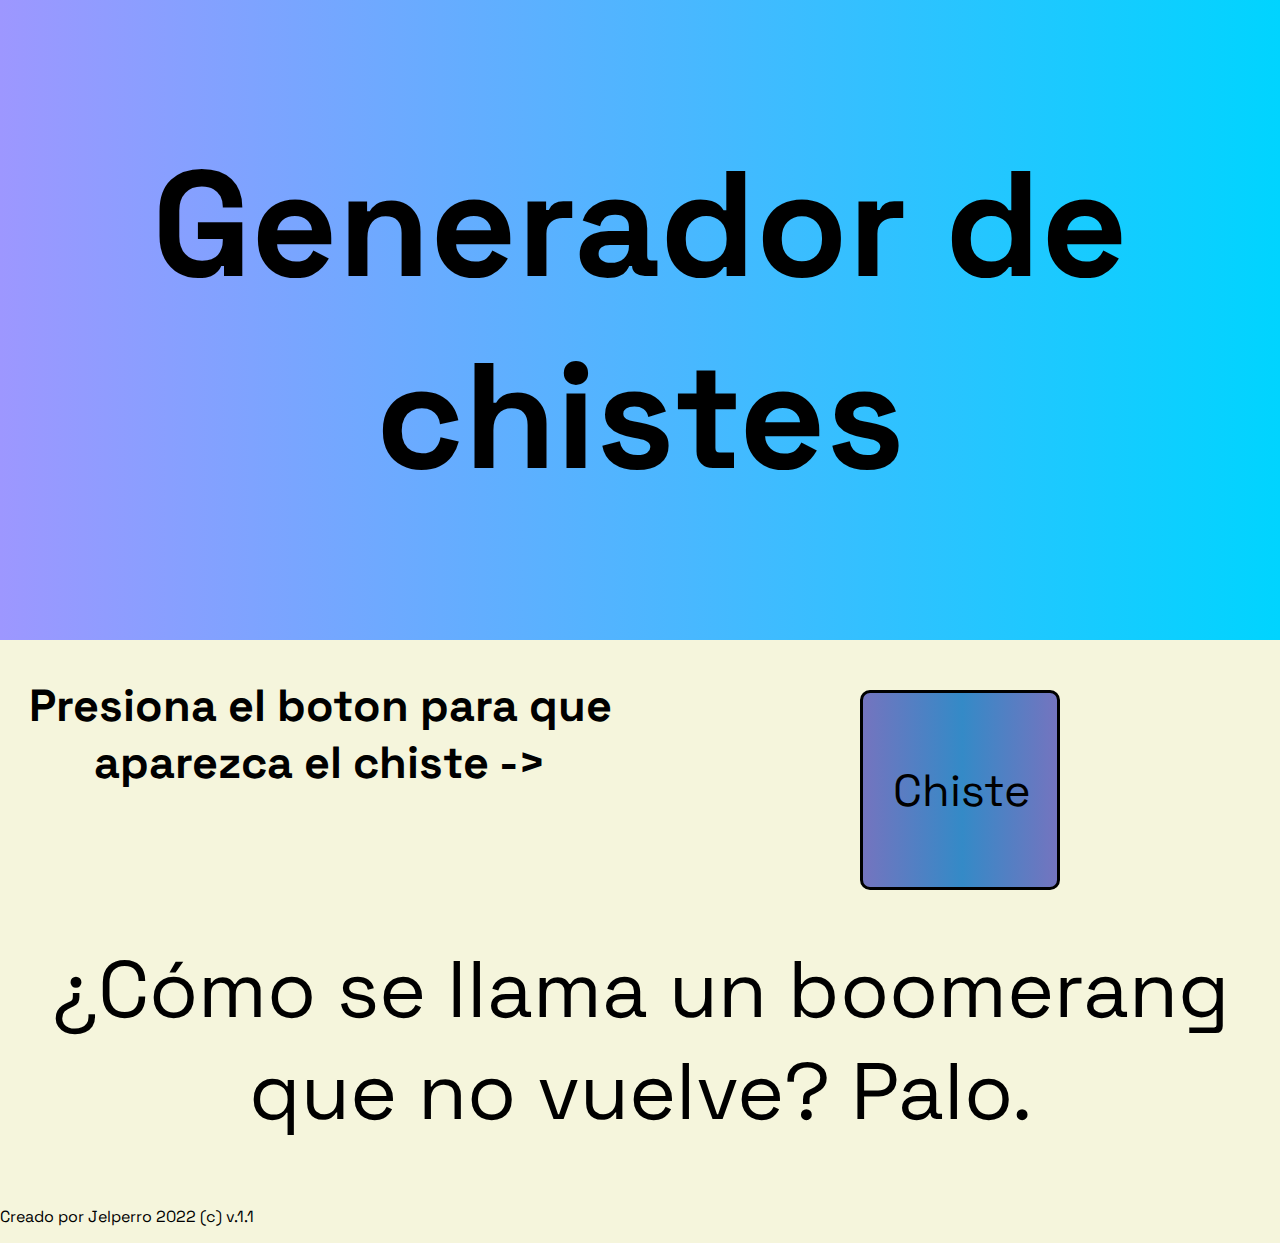
==== chiste.html @ e8349b24 "Mejora1" ====
<!DOCTYPE html>
<html lang="en">
<head>
    <meta charset="UTF-8">
    <meta http-equiv="X-UA-Compatible" content="IE=edge">
    <meta name="viewport" content="width=device-width, initial-scale=1.0">
    <link rel="preconnect" href="https://fonts.googleapis.com">
    <link rel="preconnect" href="https://fonts.gstatic.com" crossorigin>
    <link href="https://fonts.googleapis.com/css2?family=Space+Grotesk:wght@300;500;700&display=swap" rel="stylesheet">
    <link rel="stylesheet" href="stylechistes.css">
    <title>App Chistes</title>
</head>
<body id="body">
 <article class="hey">
    <h1 class="titulo"> Generador de chistes</h1>
    <h2 class="subtitulo">Presiona el boton para que aparezca el chiste -></h2>
    <button class="boton" onclick="funcionchistes()">Chiste </button>
    <p id="containerc">CHISTE</p>
    
 </article>
 
 <p style="float:left">Creado por Jelperro 2022 (c) v.1.1</p>
</body>
<script src="script.js"></script>
</html>
---- stylechistes.css ----
#body{
    background-color: beige;
    margin-top: 0px;
    margin-bottom: 0px;
    margin-left: 0px;
    margin-right: 0px;
    
}

.titulo{
    background: rgb(157,151,255);
    background: linear-gradient(90deg, rgba(157,151,255,1) 0%, rgba(0,212,255,1) 100%);
    margin-top: 0px;
    margin-bottom: 0px;
    margin-left: 0px;
    margin-right: 0px;
    font-size: 150px;
    padding-top: 8rem;
    padding-bottom: 8rem;


}

.subtitulo{
    font-size: 45px;
    float: left;
    width: 50%;
    display: inline-grid;

}

.boton{
     background-image: linear-gradient(to right, #7474BF 0%, #348AC7  51%, #7474BF  100%);
     padding: 30px;
     border-radius: 10px;
     margin-top: 50px;
     border-width: 4px;
     width: 200px;
     height: 200px;
     font-size: 45px; 
     box-shadow: 0px;
     text-align: right;
     border:3px solid black;
     
    
}

#containerc{
    margin-top: 3rem;
    margin-bottom: 3rem;
    display:flex;
    float: right;
    font-size: 5rem;
}




@media screen and (max-width: 768px){
.titulo{
 min-width: 100%;
 max-width:100% ;
 font-size:70px;
}
.subtitulo{
    font-size: 30px;
}
.boton{
    width: 80px;
    height: 80px;
    font-size: 15px;
    text-align: center;
    box-shadow: none;
    outline: 0px;
    border:3px solid black;
    justify-content: center;
    padding-left: 13px;
    margin-top: 110px;
}

#containerc{
    font-size: 55px;
}
}
*{
    font-family: 'Space Grotesk', 'sans-serif' ;
    text-align: center;
}
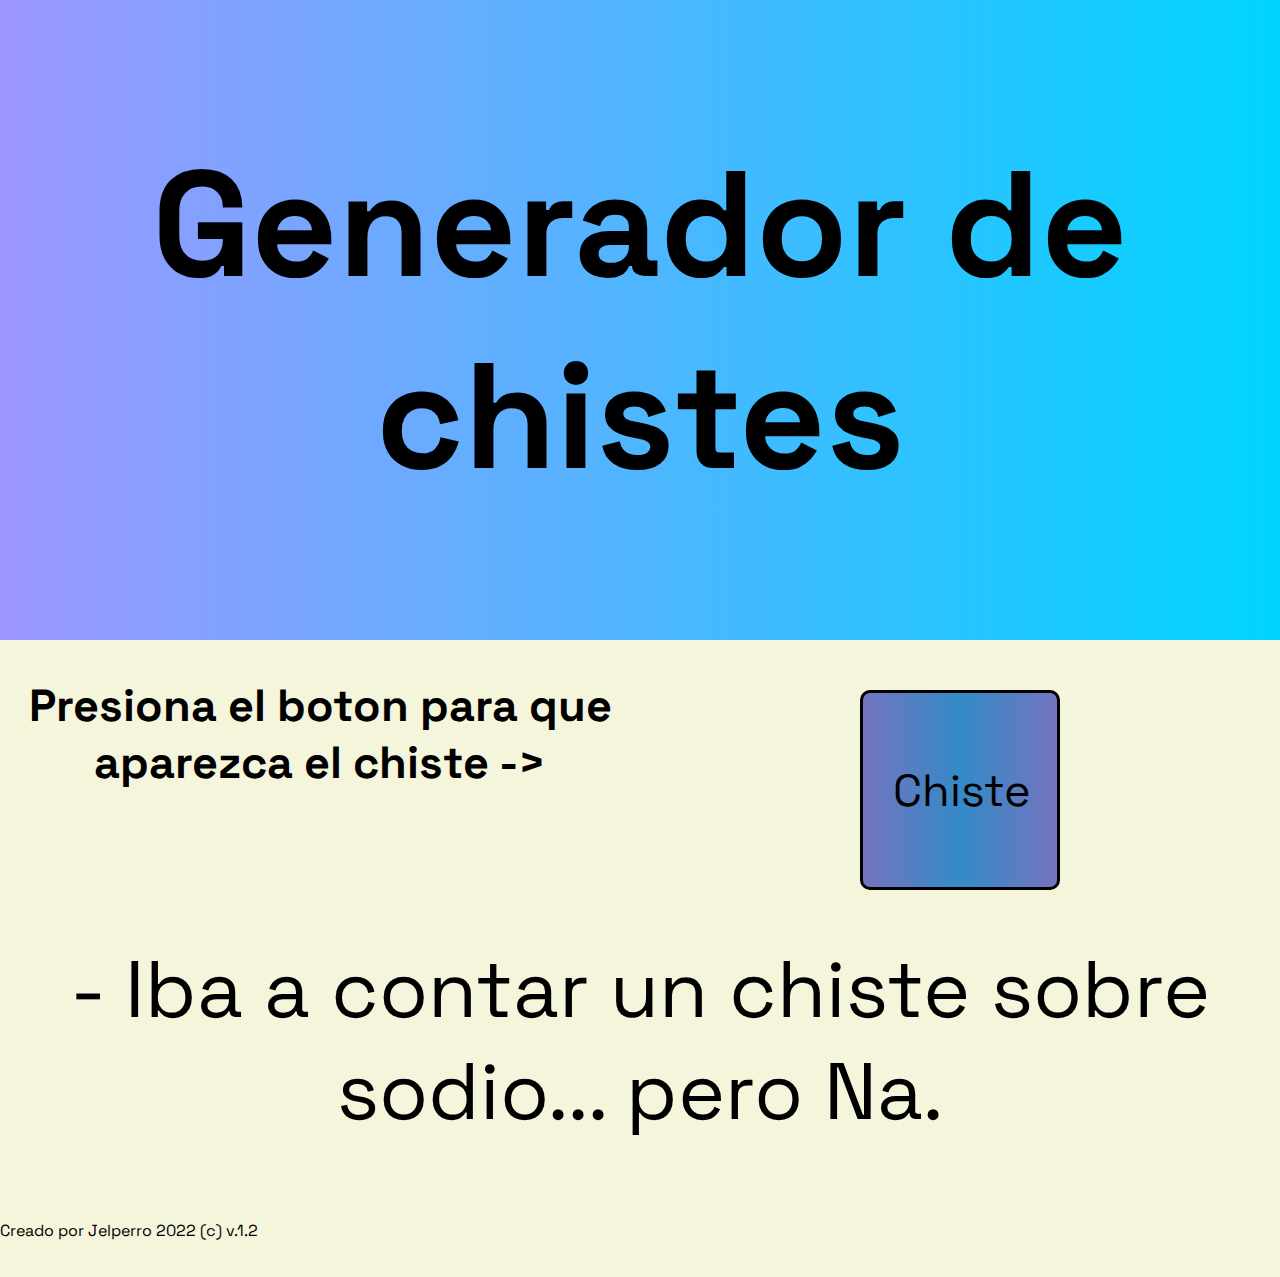
==== commit 6d9f565f: "asda" ====
--- a/chiste.html
+++ b/chiste.html
@@ -1,6 +1,32 @@
 <!DOCTYPE html>
 <html lang="en">
 <head>
+    <link rel="apple-touch-icon" sizes="57x57" href="/img/apple-icon-57x57 (1).png">
+<link rel="apple-touch-icon" sizes="60x60" href="/img/apple-icon-60x60 (1).png">
+<link rel="apple-touch-icon" sizes="72x72" href="/img/apple-icon-72x72 (1).png">
+<link rel="apple-touch-icon" sizes="76x76" href="/img/apple-icon-76x76 (1).png">
+<link rel="apple-touch-icon" sizes="114x114" href="/img/apple-icon-114x114 (1).png">
+<link rel="apple-touch-icon" sizes="120x120" href="/img/apple-icon-120x120 (1).png">
+<link rel="apple-touch-icon" sizes="144x144" href="/img/apple-icon-144x144 (1).png">
+<link rel="apple-touch-icon" sizes="152x152" href="/img/apple-icon-152x152 (1).png">
+<link rel="apple-touch-icon" sizes="180x180" href="/img/apple-icon-180x180 (1).png">
+<link rel="icon" type="image/png" sizes="192x192"  href="/img/android-icon-192x192 (1).png">
+<link rel="icon" type="image/png" sizes="32x32" href="/img/favicon-32x32 (1).png>
+<link rel="icon" type="image/png" sizes="96x96" href="/img/favicon-96x96 (1).png">
+<link rel="icon" type="image/png" sizes="16x16" href="/img/favicon-16x16 (1).png">
+<link rel="manifest" href="/img/manifest.json (1)">
+<meta name="msapplication-TileColor" content="#ffffff">
+<meta name="msapplication-TileImage" content="/img/ms-icon-144x144.png (1)">
+<meta name="theme-color" content="#ffffff">
+    <!-- Google tag (gtag.js) -->
+    <script async src="https://www.googletagmanager.com/gtag/js?id=G-NNME98QT5P"></script>
+    <script>
+         window.dataLayer = window.dataLayer || [];
+        function gtag(){dataLayer.push(arguments);}
+         gtag('js', new Date());
+         gtag('config', 'G-NNME98QT5P');
+
+    </script>
     <meta charset="UTF-8">
     <meta http-equiv="X-UA-Compatible" content="IE=edge">
     <meta name="viewport" content="width=device-width, initial-scale=1.0">
@@ -8,18 +34,18 @@
     <link rel="preconnect" href="https://fonts.gstatic.com" crossorigin>
     <link href="https://fonts.googleapis.com/css2?family=Space+Grotesk:wght@300;500;700&display=swap" rel="stylesheet">
     <link rel="stylesheet" href="stylechistes.css">
-    <title>App Chistes</title>
+    <title>¡Chistes! </title>
 </head>
 <body id="body">
  <article class="hey">
     <h1 class="titulo"> Generador de chistes</h1>
     <h2 class="subtitulo">Presiona el boton para que aparezca el chiste -></h2>
     <button class="boton" onclick="funcionchistes()">Chiste </button>
-    <p id="containerc">CHISTE</p>
+    <p id="containerc"></p>
     
  </article>
  
- <p style="float:left">Creado por Jelperro 2022 (c) v.1.1</p>
+ <p style="float:left; display: inline; margin-top: 15px; padding-top: 15px; padding-bottom: 20px;">Creado por Jelperro 2022 (c) v.1.2</p>
 </body>
 <script src="script.js"></script>
 </html>
